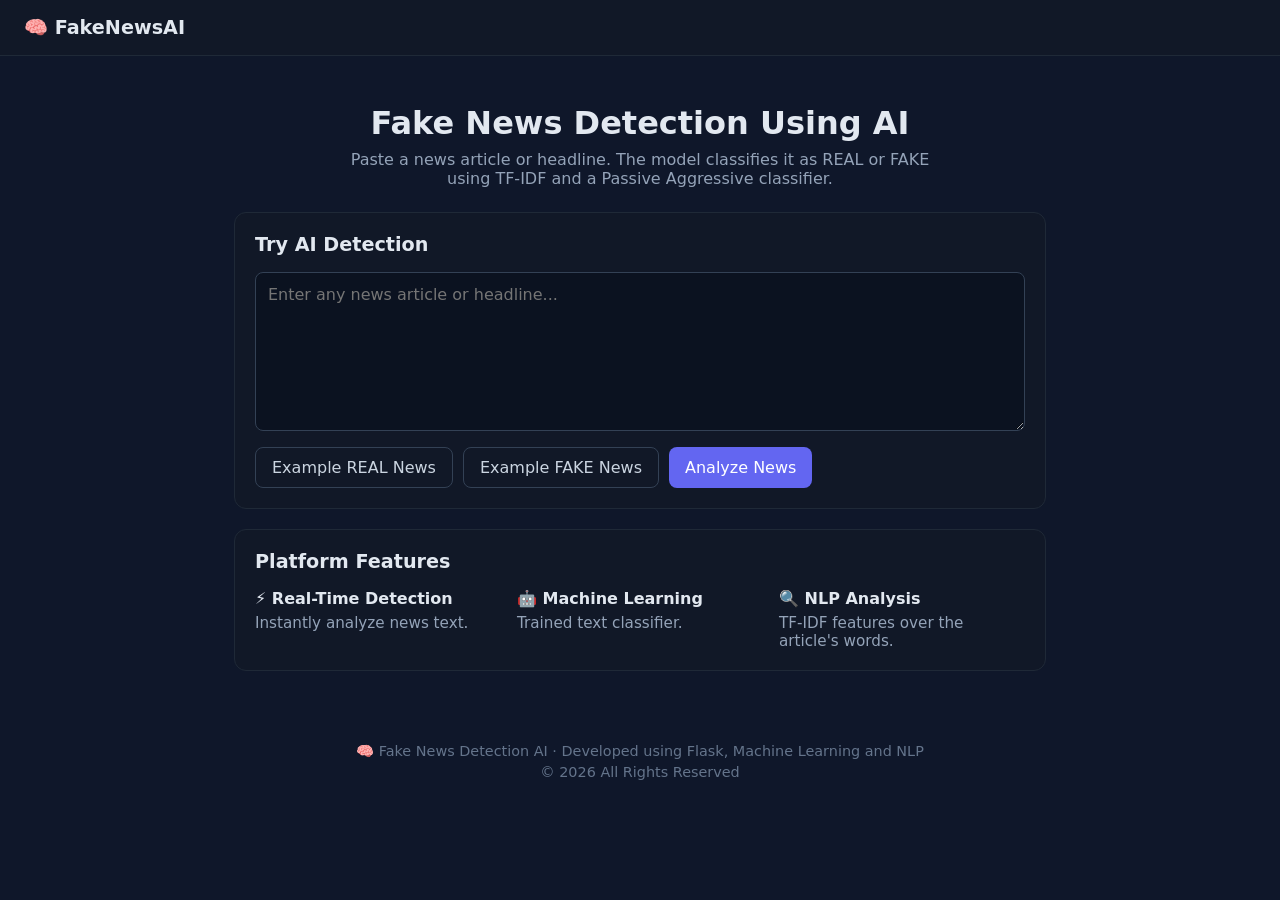
==== templates/index.html @ b092ea21 "Fake news detector" ====
<!DOCTYPE html>
<html lang="en">
<head>
  <meta charset="UTF-8">
  <meta name="viewport" content="width=device-width, initial-scale=1.0">
  <title>Fake News Detection AI</title>
  <link rel="stylesheet" href="/static/style.css">
</head>
<body>
  <header class="nav">
    <div class="logo">🧠 FakeNewsAI</div>
  </header>

  <main class="container">
    <section class="hero">
      <h1>Fake News Detection Using AI</h1>
      <p>Paste a news article or headline. The model classifies it as REAL or FAKE using TF-IDF and a Passive Aggressive classifier.</p>
    </section>

    <section class="card">
      <h2>Try AI Detection</h2>
      <textarea id="news" rows="7" placeholder="Enter any news article or headline..."></textarea>
      <div class="row">
        <button type="button" class="ghost" data-example="Scientists publish peer-reviewed study on crop yields in drought conditions.">Example REAL News</button>
        <button type="button" class="ghost" data-example="SHOCKING: Government secretly replacing tap water with mind control chemicals!">Example FAKE News</button>
        <button type="button" id="analyze">Analyze News</button>
      </div>
      <div id="result" class="result" hidden></div>
    </section>

    <section class="card">
      <h2>Platform Features</h2>
      <div class="features">
        <div><h3>⚡ Real-Time Detection</h3><p>Instantly analyze news text.</p></div>
        <div><h3>🤖 Machine Learning</h3><p>Trained text classifier.</p></div>
        <div><h3>🔍 NLP Analysis</h3><p>TF-IDF features over the article's words.</p></div>
      </div>
    </section>
  </main>

  <footer class="footer">
    <p>🧠 Fake News Detection AI · Developed using Flask, Machine Learning and NLP</p>
    <p>© 2026 All Rights Reserved</p>
  </footer>

  <script>
    const textBox = document.getElementById("news");
    const result = document.getElementById("result");

    document.querySelectorAll("[data-example]").forEach((btn) => {
      btn.addEventListener("click", () => { textBox.value = btn.dataset.example; });
    });

    document.getElementById("analyze").addEventListener("click", async () => {
      const text = textBox.value.trim();
      result.hidden = false;
      result.className = "result";
      if (!text) { result.textContent = "Please enter some news text."; return; }
      result.textContent = "Analyzing...";
      try {
        const res = await fetch("/predict", {
          method: "POST",
          headers: { "Content-Type": "application/json" },
          body: JSON.stringify({ text }),
        });
        const data = await res.json();
        if (!res.ok) { result.textContent = data.error || "Something went wrong."; return; }
        result.classList.add(data.prediction === "FAKE" ? "fake" : "real");
        result.textContent = `Prediction: ${data.prediction}`;
      } catch (err) {
        result.textContent = "Could not reach the server.";
      }
    });
  </script>
</body>
</html>
---- static/style.css ----
* { box-sizing: border-box; }
body { margin: 0; font-family: system-ui, -apple-system, Segoe UI, Roboto, sans-serif; background: #0f172a; color: #e2e8f0; }
.nav { padding: 16px 24px; background: #111827; border-bottom: 1px solid #1f2937; }
.logo { font-weight: 700; font-size: 1.2rem; }
.container { max-width: 860px; margin: 0 auto; padding: 24px; }
.hero { text-align: center; padding: 24px 0; }
.hero h1 { font-size: 2rem; margin: 0 0 8px; }
.hero p { color: #94a3b8; margin: 0 auto; max-width: 600px; }
.card { background: #111827; border: 1px solid #1f2937; border-radius: 12px; padding: 20px; margin-bottom: 20px; }
.card h2 { margin-top: 0; font-size: 1.2rem; }
textarea { width: 100%; padding: 12px; border-radius: 8px; border: 1px solid #334155; background: #0b1220; color: #e2e8f0; font: inherit; resize: vertical; }
.row { display: flex; flex-wrap: wrap; gap: 10px; margin-top: 12px; }
button { padding: 10px 16px; border-radius: 8px; border: 0; background: #6366f1; color: white; font: inherit; cursor: pointer; }
button:hover { background: #4f46e5; }
button.ghost { background: transparent; border: 1px solid #334155; color: #cbd5e1; }
button.ghost:hover { background: #1e293b; }
.result { margin-top: 16px; padding: 12px 16px; border-radius: 8px; font-weight: 600; background: #1e293b; }
.result.real { background: #064e3b; color: #6ee7b7; }
.result.fake { background: #7f1d1d; color: #fca5a5; }
.features { display: grid; grid-template-columns: repeat(auto-fit, minmax(200px, 1fr)); gap: 16px; }
.features h3 { margin: 0 0 6px; font-size: 1rem; }
.features p { margin: 0; color: #94a3b8; font-size: 0.95rem; }
.footer { text-align: center; color: #64748b; padding: 24px; font-size: 0.9rem; }
.footer p { margin: 4px 0; }
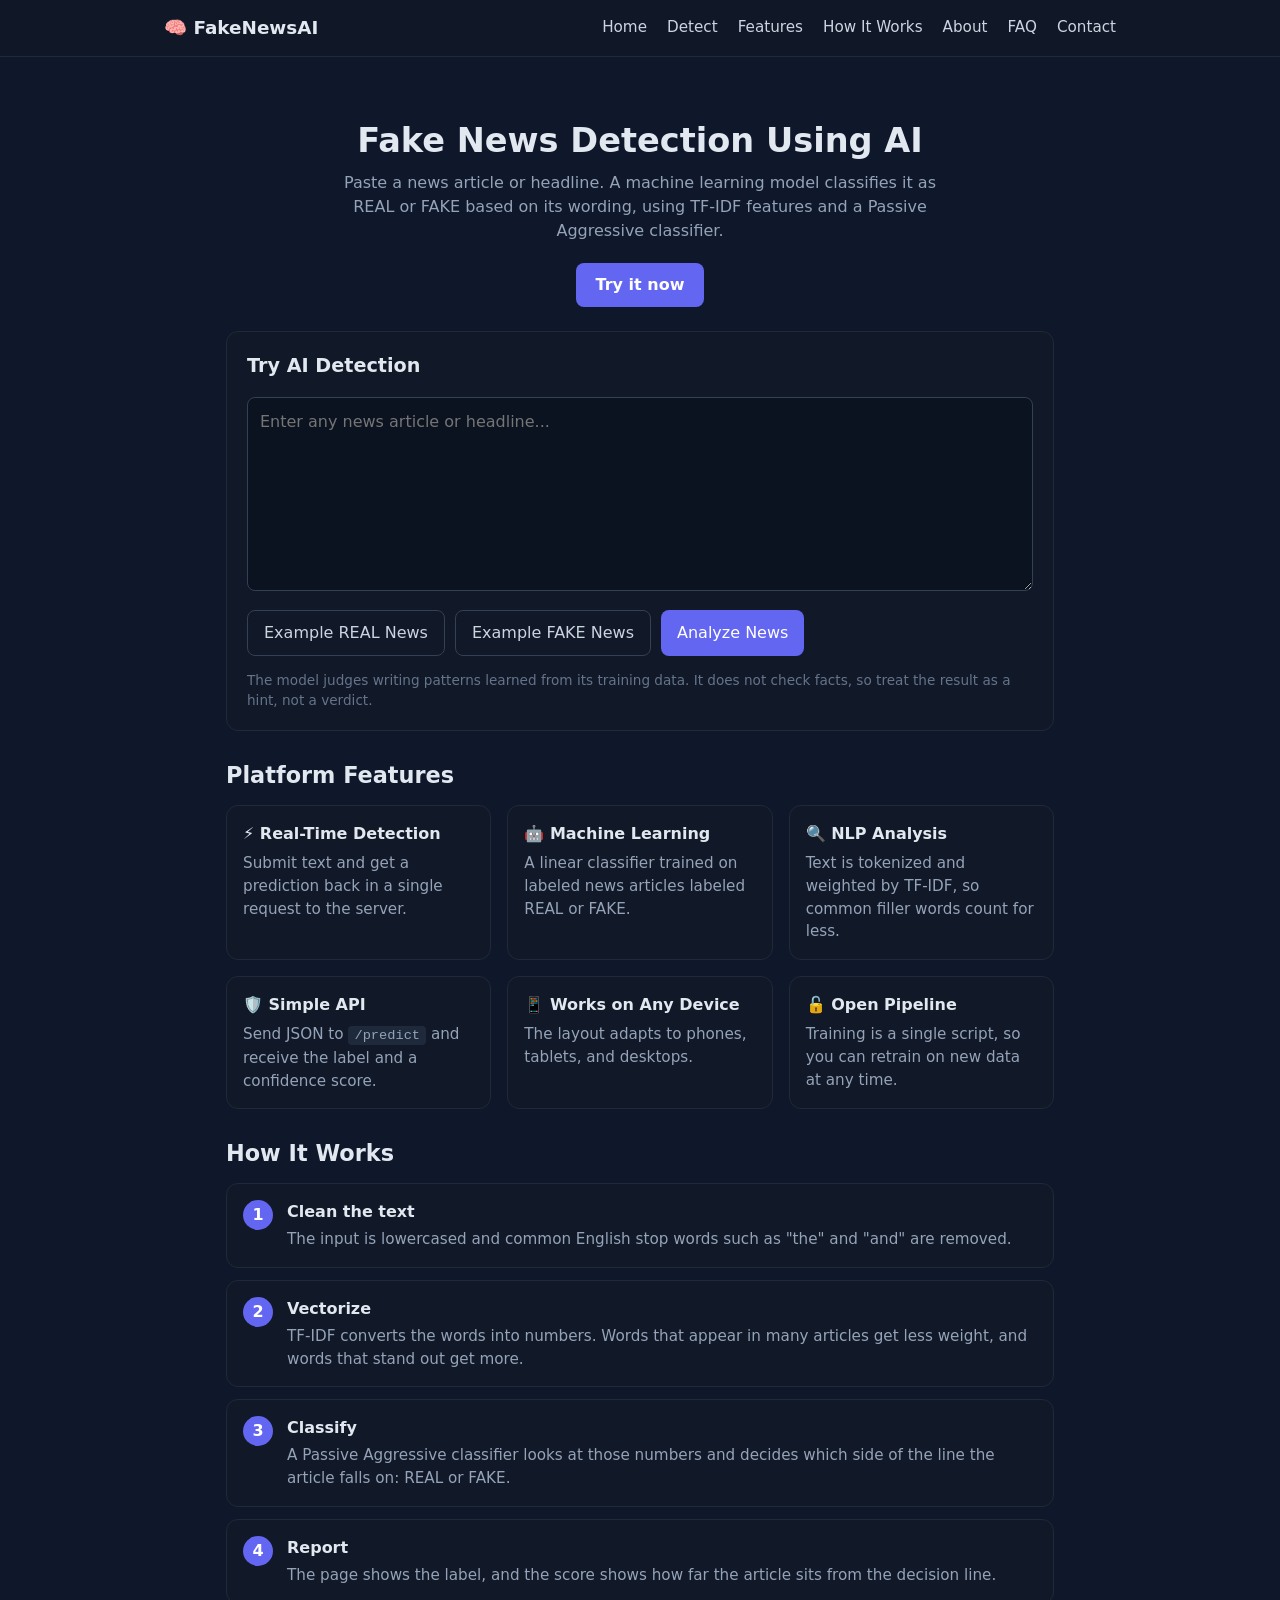
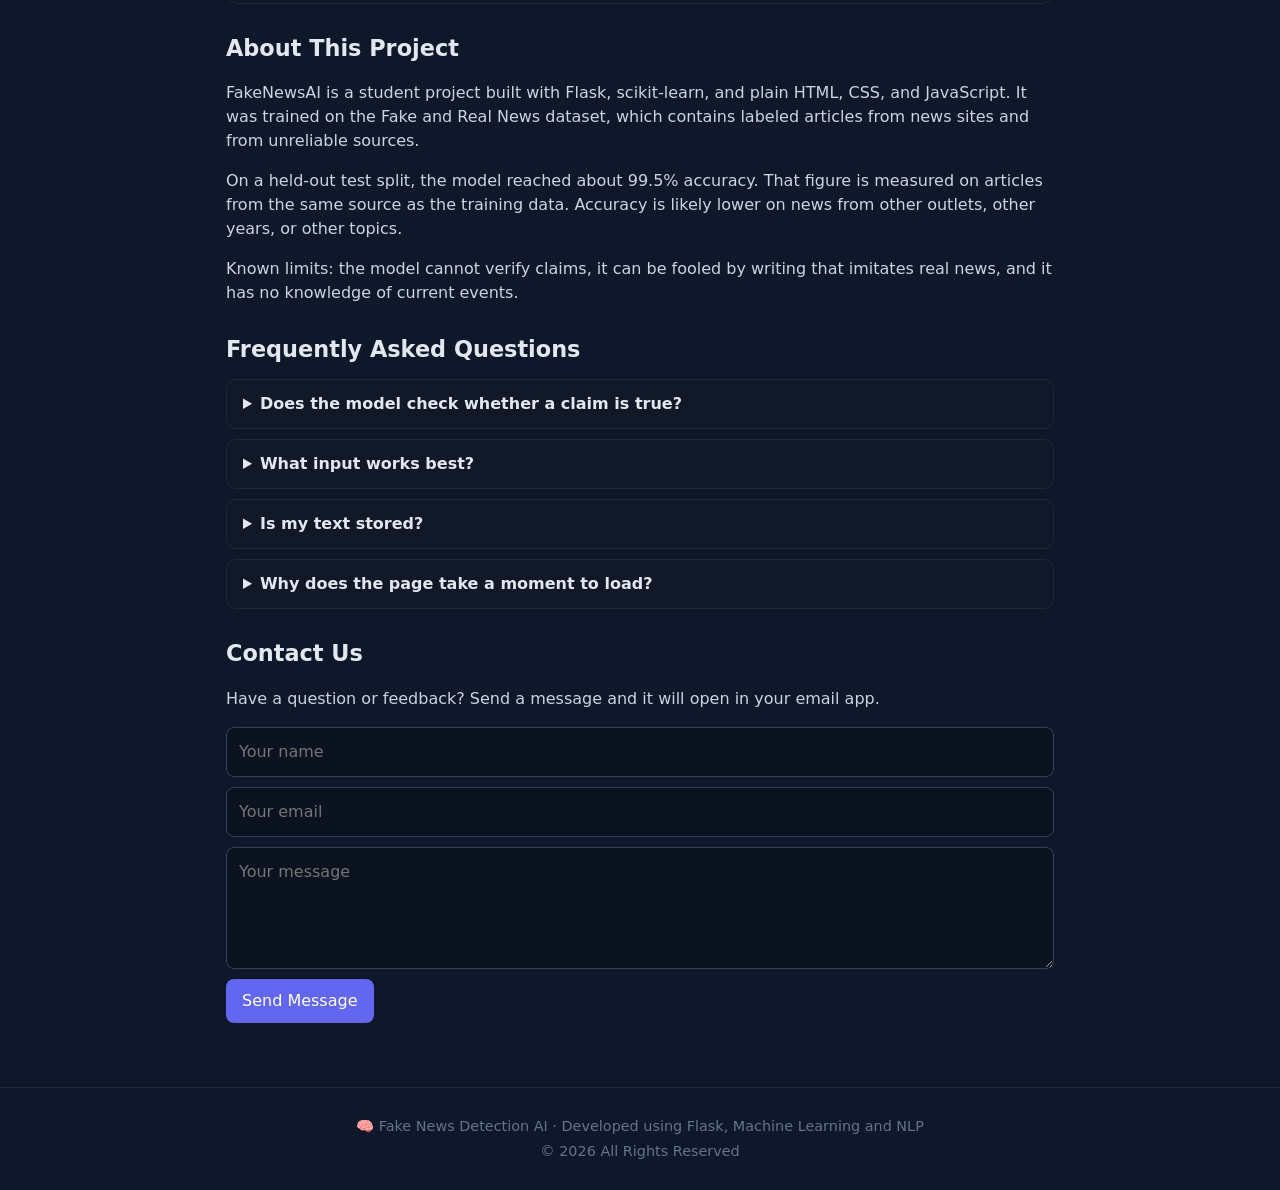
==== commit a53c986a: "commit 2" ====
--- a/templates/index.html
+++ b/templates/index.html
@@ -8,16 +8,30 @@
 </head>
 <body>
   <header class="nav">
-    <div class="logo">🧠 FakeNewsAI</div>
+    <div class="nav-inner">
+      <a href="#home" class="logo">🧠 FakeNewsAI</a>
+      <input type="checkbox" id="nav-toggle" class="nav-toggle" aria-label="Toggle menu">
+      <label for="nav-toggle" class="nav-burger" aria-hidden="true"><span></span></label>
+      <nav class="nav-links">
+        <a href="#home">Home</a>
+        <a href="#detect">Detect</a>
+        <a href="#features">Features</a>
+        <a href="#how-it-works">How It Works</a>
+        <a href="#about">About</a>
+        <a href="#faq">FAQ</a>
+        <a href="#contact">Contact</a>
+      </nav>
+    </div>
   </header>
 
   <main class="container">
-    <section class="hero">
+    <section id="home" class="hero">
       <h1>Fake News Detection Using AI</h1>
-      <p>Paste a news article or headline. The model classifies it as REAL or FAKE using TF-IDF and a Passive Aggressive classifier.</p>
+      <p>Paste a news article or headline. A machine learning model classifies it as REAL or FAKE based on its wording, using TF-IDF features and a Passive Aggressive classifier.</p>
+      <a href="#detect" class="cta">Try it now</a>
     </section>
 
-    <section class="card">
+    <section id="detect" class="card">
       <h2>Try AI Detection</h2>
       <textarea id="news" rows="7" placeholder="Enter any news article or headline..."></textarea>
       <div class="row">
@@ -26,15 +40,67 @@
         <button type="button" id="analyze">Analyze News</button>
       </div>
       <div id="result" class="result" hidden></div>
+      <p class="note">The model judges writing patterns learned from its training data. It does not check facts, so treat the result as a hint, not a verdict.</p>
     </section>
 
-    <section class="card">
+    <section id="features" class="block">
       <h2>Platform Features</h2>
       <div class="features">
-        <div><h3>⚡ Real-Time Detection</h3><p>Instantly analyze news text.</p></div>
-        <div><h3>🤖 Machine Learning</h3><p>Trained text classifier.</p></div>
-        <div><h3>🔍 NLP Analysis</h3><p>TF-IDF features over the article's words.</p></div>
+        <div class="feature"><h3>⚡ Real-Time Detection</h3><p>Submit text and get a prediction back in a single request to the server.</p></div>
+        <div class="feature"><h3>🤖 Machine Learning</h3><p>A linear classifier trained on labeled news articles labeled REAL or FAKE.</p></div>
+        <div class="feature"><h3>🔍 NLP Analysis</h3><p>Text is tokenized and weighted by TF-IDF, so common filler words count for less.</p></div>
+        <div class="feature"><h3>🛡️ Simple API</h3><p>Send JSON to <code>/predict</code> and receive the label and a confidence score.</p></div>
+        <div class="feature"><h3>📱 Works on Any Device</h3><p>The layout adapts to phones, tablets, and desktops.</p></div>
+        <div class="feature"><h3>🔓 Open Pipeline</h3><p>Training is a single script, so you can retrain on new data at any time.</p></div>
       </div>
+    </section>
+
+    <section id="how-it-works" class="block">
+      <h2>How It Works</h2>
+      <ol class="steps">
+        <li><h3>Clean the text</h3><p>The input is lowercased and common English stop words such as "the" and "and" are removed.</p></li>
+        <li><h3>Vectorize</h3><p>TF-IDF converts the words into numbers. Words that appear in many articles get less weight, and words that stand out get more.</p></li>
+        <li><h3>Classify</h3><p>A Passive Aggressive classifier looks at those numbers and decides which side of the line the article falls on: REAL or FAKE.</p></li>
+        <li><h3>Report</h3><p>The page shows the label, and the score shows how far the article sits from the decision line.</p></li>
+      </ol>
+    </section>
+
+    <section id="about" class="block">
+      <h2>About This Project</h2>
+      <p>FakeNewsAI is a student project built with Flask, scikit-learn, and plain HTML, CSS, and JavaScript. It was trained on the Fake and Real News dataset, which contains labeled articles from news sites and from unreliable sources.</p>
+      <p>On a held-out test split, the model reached about 99.5% accuracy. That figure is measured on articles from the same source as the training data. Accuracy is likely lower on news from other outlets, other years, or other topics.</p>
+      <p>Known limits: the model cannot verify claims, it can be fooled by writing that imitates real news, and it has no knowledge of current events.</p>
+    </section>
+
+    <section id="faq" class="block">
+      <h2>Frequently Asked Questions</h2>
+      <details>
+        <summary>Does the model check whether a claim is true?</summary>
+        <p>No. It only looks at how the text is written and compares that to patterns in its training data.</p>
+      </details>
+      <details>
+        <summary>What input works best?</summary>
+        <p>Full article text works better than a short headline, because there are more words to weigh.</p>
+      </details>
+      <details>
+        <summary>Is my text stored?</summary>
+        <p>The app processes each request and returns a result. It does not save submitted text.</p>
+      </details>
+      <details>
+        <summary>Why does the page take a moment to load?</summary>
+        <p>The free hosting tier sleeps when no one has visited for a while. The first load wakes it up.</p>
+      </details>
+    </section>
+
+    <section id="contact" class="block">
+      <h2>Contact Us</h2>
+      <p>Have a question or feedback? Send a message and it will open in your email app.</p>
+      <form id="contact-form" class="contact-form">
+        <input type="text" id="c-name" placeholder="Your name" required>
+        <input type="email" id="c-email" placeholder="Your email" required>
+        <textarea id="c-msg" rows="4" placeholder="Your message" required></textarea>
+        <button type="submit">Send Message</button>
+      </form>
     </section>
   </main>
 
@@ -71,6 +137,20 @@
         result.textContent = "Could not reach the server.";
       }
     });
+
+    document.getElementById("contact-form").addEventListener("submit", (e) => {
+      e.preventDefault();
+      const name = document.getElementById("c-name").value.trim();
+      const email = document.getElementById("c-email").value.trim();
+      const msg = document.getElementById("c-msg").value.trim();
+      const body = encodeURIComponent(`${msg}\n\nFrom: ${name} <${email}>`);
+      window.location.href = `mailto:hello@example.com?subject=${encodeURIComponent("FakeNewsAI feedback")}&body=${body}`;
+    });
+
+    // Close the mobile menu after picking a link.
+    document.querySelectorAll(".nav-links a").forEach((a) => {
+      a.addEventListener("click", () => { document.getElementById("nav-toggle").checked = false; });
+    });
   </script>
 </body>
-</html>
+</html>
--- a/static/style.css
+++ b/static/style.css
@@ -1,14 +1,39 @@
 * { box-sizing: border-box; }
-body { margin: 0; font-family: system-ui, -apple-system, Segoe UI, Roboto, sans-serif; background: #0f172a; color: #e2e8f0; }
-.nav { padding: 16px 24px; background: #111827; border-bottom: 1px solid #1f2937; }
-.logo { font-weight: 700; font-size: 1.2rem; }
-.container { max-width: 860px; margin: 0 auto; padding: 24px; }
-.hero { text-align: center; padding: 24px 0; }
-.hero h1 { font-size: 2rem; margin: 0 0 8px; }
-.hero p { color: #94a3b8; margin: 0 auto; max-width: 600px; }
-.card { background: #111827; border: 1px solid #1f2937; border-radius: 12px; padding: 20px; margin-bottom: 20px; }
+html { scroll-behavior: smooth; scroll-padding-top: 80px; }
+body { margin: 0; font-family: system-ui, -apple-system, Segoe UI, Roboto, sans-serif; background: #0f172a; color: #e2e8f0; line-height: 1.5; }
+a { color: #a5b4fc; }
+
+/* Navbar */
+.nav { position: sticky; top: 0; z-index: 10; background: rgba(17, 24, 39, 0.95); backdrop-filter: blur(6px); border-bottom: 1px solid #1f2937; }
+.nav-inner { max-width: 1000px; margin: 0 auto; padding: 14px 24px; display: flex; align-items: center; justify-content: space-between; position: relative; }
+.logo { font-weight: 700; font-size: 1.15rem; color: #e2e8f0; text-decoration: none; }
+.nav-links { display: flex; gap: 20px; }
+.nav-links a { color: #cbd5e1; text-decoration: none; font-size: 0.95rem; }
+.nav-links a:hover { color: #fff; }
+.nav-toggle { display: none; }
+.nav-burger { display: none; cursor: pointer; width: 28px; height: 22px; position: relative; }
+.nav-burger span, .nav-burger span::before, .nav-burger span::after { display: block; position: absolute; left: 0; width: 28px; height: 3px; background: #e2e8f0; border-radius: 2px; content: ""; }
+.nav-burger span { top: 9px; }
+.nav-burger span::before { top: -8px; }
+.nav-burger span::after { top: 8px; }
+
+/* Layout */
+.container { max-width: 860px; margin: 0 auto; padding: 24px 16px; }
+.hero { text-align: center; padding: 40px 0 24px; }
+.hero h1 { font-size: 2.1rem; margin: 0 0 10px; line-height: 1.2; }
+.hero p { color: #94a3b8; margin: 0 auto 20px; max-width: 620px; }
+.cta { display: inline-block; padding: 10px 20px; border-radius: 8px; background: #6366f1; color: #fff; text-decoration: none; font-weight: 600; }
+.cta:hover { background: #4f46e5; }
+.block { margin-top: 28px; }
+.block h2 { font-size: 1.4rem; margin: 0 0 12px; }
+.block p { color: #cbd5e1; }
+.card { background: #111827; border: 1px solid #1f2937; border-radius: 12px; padding: 20px; margin-bottom: 20px; scroll-margin-top: 80px; }
 .card h2 { margin-top: 0; font-size: 1.2rem; }
-textarea { width: 100%; padding: 12px; border-radius: 8px; border: 1px solid #334155; background: #0b1220; color: #e2e8f0; font: inherit; resize: vertical; }
+.note { color: #64748b; font-size: 0.85rem; margin: 14px 0 0; }
+
+/* Form controls */
+textarea, input[type="text"], input[type="email"] { width: 100%; padding: 12px; border-radius: 8px; border: 1px solid #334155; background: #0b1220; color: #e2e8f0; font: inherit; }
+textarea { resize: vertical; }
 .row { display: flex; flex-wrap: wrap; gap: 10px; margin-top: 12px; }
 button { padding: 10px 16px; border-radius: 8px; border: 0; background: #6366f1; color: white; font: inherit; cursor: pointer; }
 button:hover { background: #4f46e5; }
@@ -17,8 +42,39 @@
 .result { margin-top: 16px; padding: 12px 16px; border-radius: 8px; font-weight: 600; background: #1e293b; }
 .result.real { background: #064e3b; color: #6ee7b7; }
 .result.fake { background: #7f1d1d; color: #fca5a5; }
+
+/* Features */
 .features { display: grid; grid-template-columns: repeat(auto-fit, minmax(200px, 1fr)); gap: 16px; }
-.features h3 { margin: 0 0 6px; font-size: 1rem; }
-.features p { margin: 0; color: #94a3b8; font-size: 0.95rem; }
-.footer { text-align: center; color: #64748b; padding: 24px; font-size: 0.9rem; }
+.feature { background: #111827; border: 1px solid #1f2937; border-radius: 12px; padding: 16px; }
+.feature h3 { margin: 0 0 6px; font-size: 1rem; }
+.feature p { margin: 0; color: #94a3b8; font-size: 0.95rem; }
+code { background: #1e293b; padding: 2px 6px; border-radius: 4px; font-size: 0.9em; }
+
+/* How it works */
+.steps { list-style: none; counter-reset: step; padding: 0; margin: 0; display: grid; gap: 12px; }
+.steps li { counter-increment: step; background: #111827; border: 1px solid #1f2937; border-radius: 12px; padding: 16px 16px 16px 60px; position: relative; }
+.steps li::before { content: counter(step); position: absolute; left: 16px; top: 16px; width: 30px; height: 30px; border-radius: 50%; background: #6366f1; color: #fff; display: flex; align-items: center; justify-content: center; font-weight: 700; }
+.steps h3 { margin: 0 0 4px; font-size: 1rem; }
+.steps p { margin: 0; color: #94a3b8; font-size: 0.95rem; }
+
+/* FAQ */
+details { background: #111827; border: 1px solid #1f2937; border-radius: 10px; padding: 12px 16px; margin-bottom: 10px; }
+summary { cursor: pointer; font-weight: 600; }
+details p { margin: 8px 0 0; color: #94a3b8; }
+
+/* Contact */
+.contact-form { display: grid; gap: 10px; margin-top: 12px; }
+.contact-form button { justify-self: start; }
+
+/* Footer */
+.footer { text-align: center; color: #64748b; padding: 24px; font-size: 0.9rem; border-top: 1px solid #1f2937; margin-top: 40px; }
 .footer p { margin: 4px 0; }
+
+/* Mobile */
+@media (max-width: 700px) {
+  .nav-burger { display: block; }
+  .nav-links { display: none; position: absolute; top: 100%; left: 0; right: 0; flex-direction: column; gap: 0; background: #111827; border-bottom: 1px solid #1f2937; }
+  .nav-links a { padding: 12px 24px; }
+  .nav-toggle:checked ~ .nav-links { display: flex; }
+  .hero h1 { font-size: 1.6rem; }
+}
